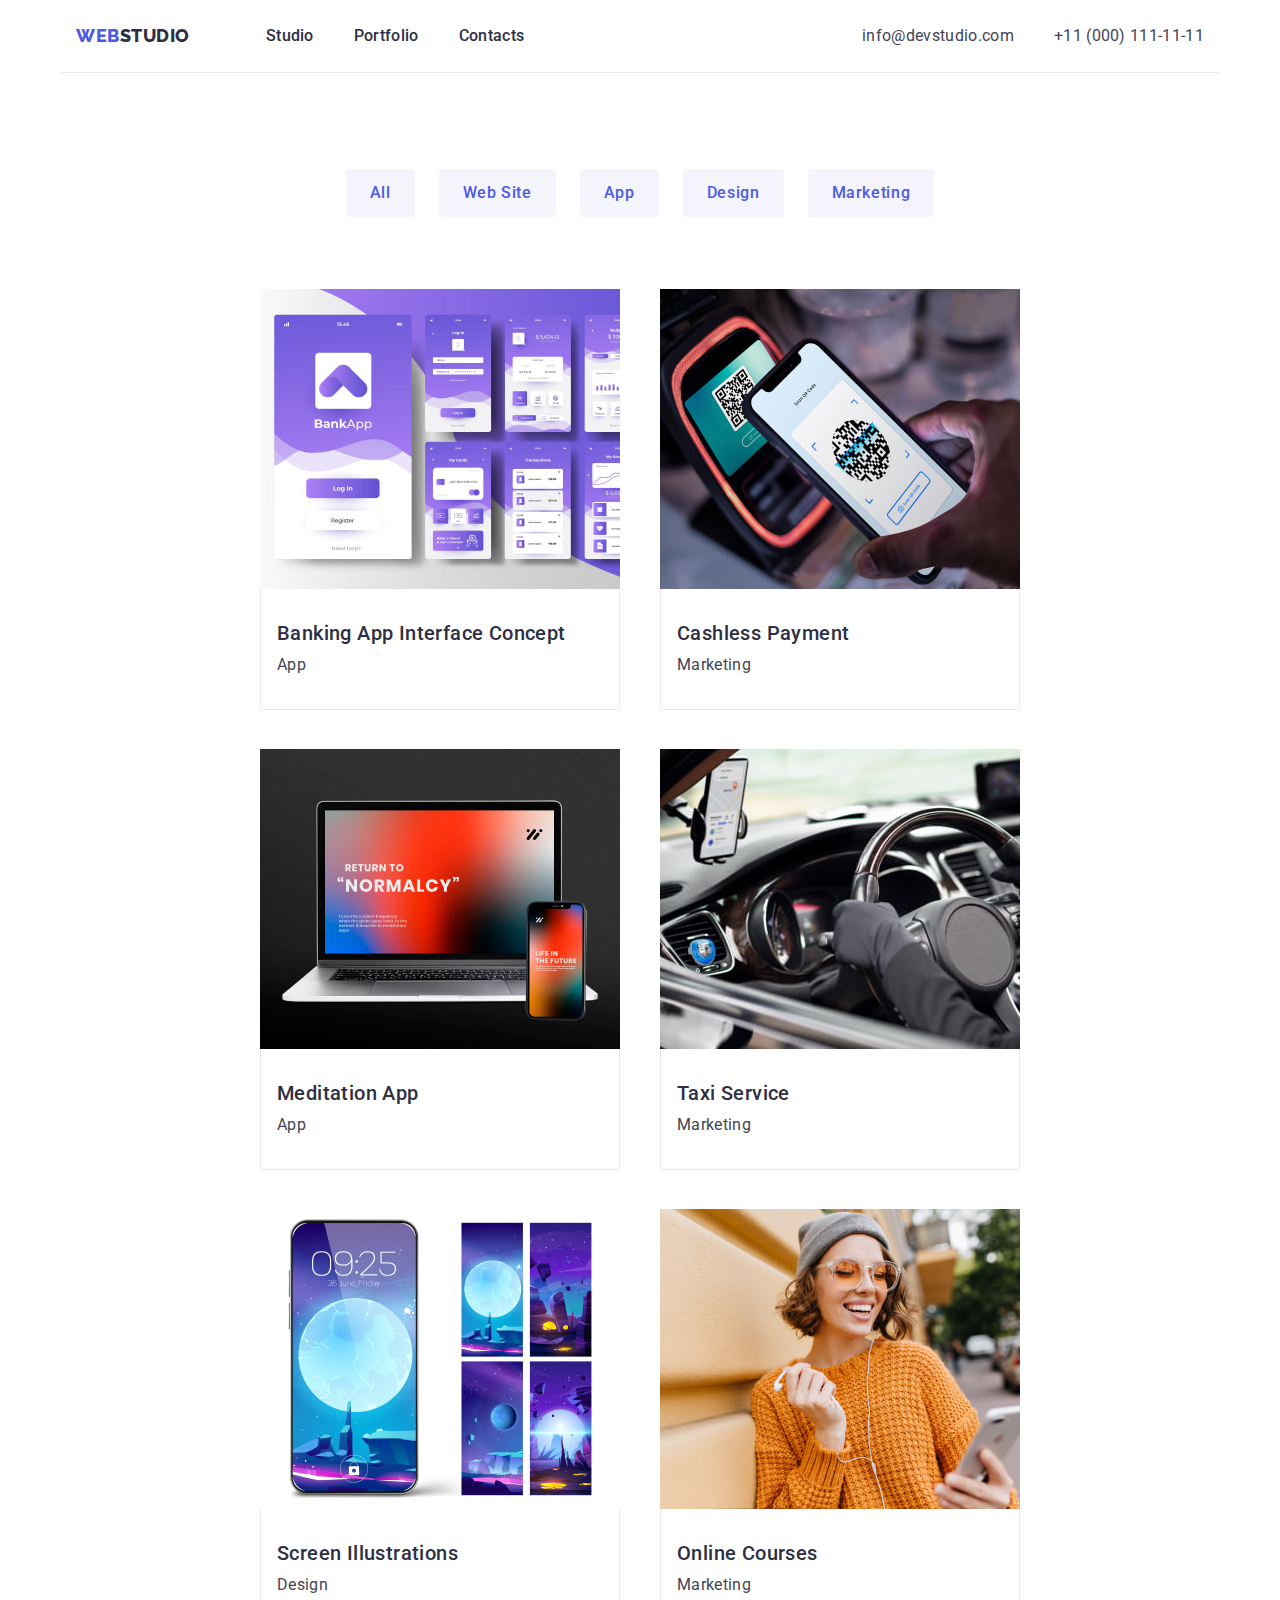
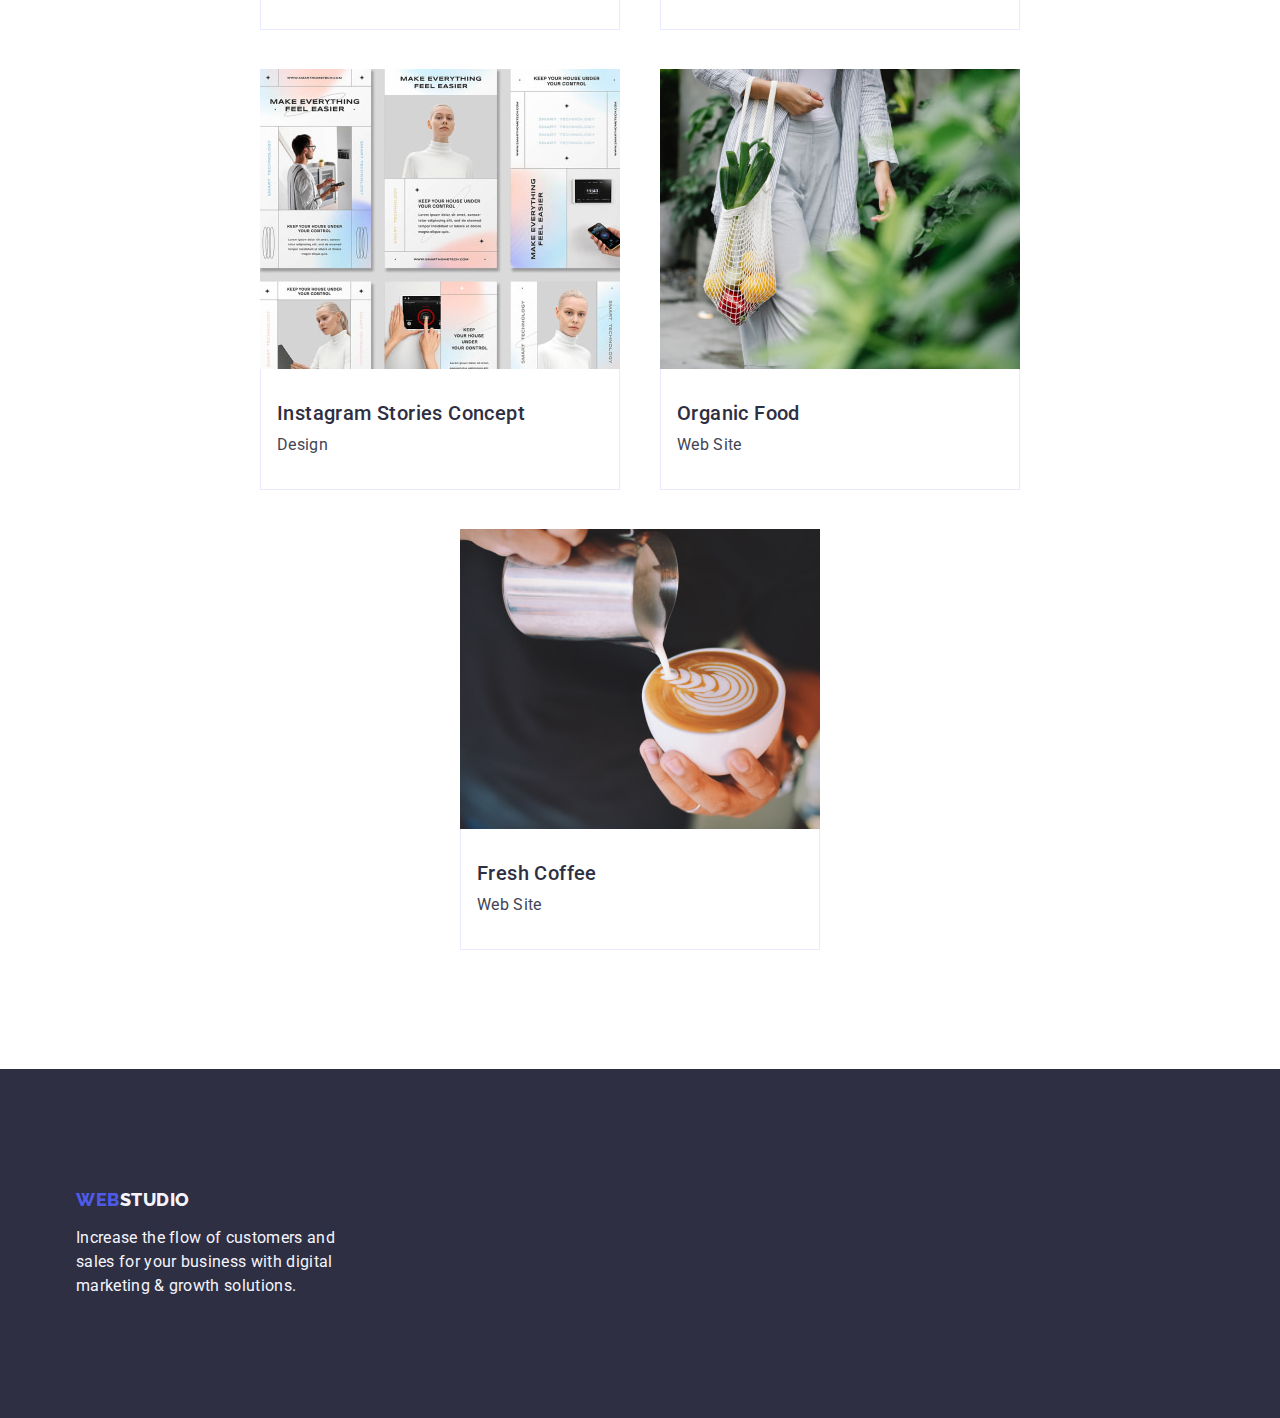
==== portfolio.html @ aab31cb9 "gradient not working" ====
<!DOCTYPE html>
<html lang="en">
  <head>
    <meta charset="UTF-8" />
    <meta name="viewport" content="width=device-width, initial-scale=1.0" />
    <!--
      ================================
          Style normalization link
      ================================
    -->
    <link
      rel="stylesheet"
      href="https://cdn.jsdelivr.net/npm/modern-normalize@2.0.0/modern-normalize.min.css"
    />
    <!--
      ================================
          Fonts
      ================================
    -->
    <link rel="preconnect" href="https://fonts.googleapis.com" />
    <link rel="preconnect" href="https://fonts.gstatic.com" crossorigin />
    <link
      href="https://fonts.googleapis.com/css2?family=Raleway:wght@800&family=Roboto:wght@400;500;700&display=swap"
      rel="stylesheet"
    />
    <!--
        ================================
           Connecting additional pages
        ================================
      -->
    <link rel="stylesheet" href="./css/style.css" />
    <!--
        ================================
           Page's name
        ================================
      -->
    <title>Portfolio</title>
  </head>

  <body>
    <header class = "top-line">
      <div class = "container">
        <a class = "link logo" href="./index.html">WEB<span class = "logo-studio">STUDIO</span></a>

        <nav class = "nav-link">
            <ul class = "placement-in-a-line list">
                <li><a class = "link text-link" href="#Studio">Studio</a></li>
                <li><a class = "link text-link" href="./portfolio.html">Portfolio</a></li>
                <li><a class = "link text-link" href="#Contacts">Contacts</a></li>
            </ul>
        </nav>

        <address class = "contacts">
            <ul class="list placement-in-a-line">
                <li><a class="link contact-box" href="mailto:info@devstudio.com">info@devstudio.com</a></li>
                <li><a class="link contact-box" href="tel:+110001111111">+11 (000) 111-11-11</a></li>
            </ul>
        </address>   
      </div>
    </header>

    <main>
      <section class="section portfolio">
        <div class="container">
          <h1 class="visually-hidden">Our projects</h1>
          <!--
         ================================
             Filter
         ================================
        -->
          <ul class="list placement-in-a-line filter-button-box">
            <li>
              <button class="portfolio-button" type="button">All</button>
            </li>
            <li>
              <button class="portfolio-button" type="button">Web Site</button>
            </li>
            <li>
              <button class="portfolio-button" type="button">App</button>
            </li>
            <li>
              <button class="portfolio-button" type="button">Design</button>
            </li>
            <li>
              <button class="portfolio-button" type="button">Marketing</button>
            </li>
          </ul>


        <!--
         ================================
             Our projects
         ================================
        -->
        <ul class="list placement-in-a-line project-cards">
          <li class="card-of-project">
            <a class="link" href="">
              <img
                src="./images/portfolio-images/img11-1.jpg"
                alt="Banking App Interface Concept's photo"
                width="360"
              />
              <div class="description-project-card">
                <h2 class="card-project-name">
                  Banking App Interface Concept
                </h2>
                <p class="card-project-text">App</p>
              </div>
            </a>
          </li>

          <li class="card-of-project">
            <a class="link" href="">
              <img
                class="portfolio-img"
                src="./images/portfolio-images/img11-2.jpg"
                alt="Cashless Payment's photo"
                width="360"
              />
              <div class="description-project-card">
                <h2 class="card-project-name">Cashless Payment</h2>
                <p class="card-project-text">Marketing</p>
              </div>
            </a>
          </li>

          <li class="card-of-project">
            <a class="link" href="">
              <img
                src="./images/portfolio-images/img11-3.jpg"
                alt="Meditation App's photo"
                width="360"
              />
              <div class="description-project-card">
                <h2 class="card-project-name">Meditation App</h2>
                <p class="card-project-text">App</p>
              </div>
            </a>
          </li>

          <li class="card-of-project">
            <a class="link" href="">
              <img
                src="./images/portfolio-images/img12-1.jpg"
                alt="Taxi Service's photo"
                width="360"
              />
              <div class="description-project-card">
                <h2 class="card-project-name">Taxi Service</h2>
                <p class="card-project-text">Marketing</p>
              </div>
            </a>
          </li>

          <li class="card-of-project">
            <a class="link" href="">
              <img
                src="./images/portfolio-images/img12-2.jpg"
                alt="Screen Illustrations's photo"
                width="360"
              />
              <div class="description-project-card">
                <h2 class="card-project-name">Screen Illustrations</h2>
                <p class="card-project-text">Design</p>
              </div>
            </a>
          </li>

          <li class="card-of-project">
            <a class="link" href="">
              <img
                src="./images/portfolio-images/img12-3.jpg"
                alt="Online Courses's photo"
                width="360"
              />
              <div class="description-project-card">
                <h2 class="card-project-name">Online Courses</h2>
                <p class="card-project-text">Marketing</p>
              </div>
            </a>
          </li>

          <li class="card-of-project">
            <a class="link" href="">
              <img
                src="./images/portfolio-images/img13-1.jpg"
                alt="Instagram Stories Concept's photo"
                width="360"
              />
              <div class="description-project-card">
                <h2 class="card-project-name">Instagram Stories Concept</h2>
                <p class="card-project-text">Design</p>
              </div>
            </a>
          </li>

          <li class="card-of-project">
            <a class="link" href="">
              <img
                src="./images/portfolio-images/img13-2.jpg"
                alt="Organic Food's photo"
                width="360"
              />
              <div class="description-project-card">
                <h2 class="card-project-name">Organic Food</h2>
                <p class="card-project-text">Web Site</p>
              </div>
            </a>
          </li>

          <li class="card-of-project">
            <a class="link" href="">
              <img
                src="./images/portfolio-images/img13-3.jpg"
                alt="Fresh Coffee's photo"
                width="360"
              />
              <div class="description-project-card">
                <h2 class="card-project-name">Fresh Coffee</h2>
                <p class="card-project-text">Web Site</p>
              </div>
            </a>
          </li>
        </ul>
      </div>
    </section>

    </main>

    <!--
      ================================
          Footer
      ================================
    -->
    <footer class="footer-box">
      <div class="container">
      <a class="link logo" href="./index.html">
        Web<span class="logo-studio-footer">Studio</span>
      </a>

      <p class="paragraf-box">
        Increase the flow of customers and sales for your business with digital
        marketing & growth solutions.
      </p>
      </div>
    </footer>
  </body>
</html>
---- css/style.css ----
:root {
  --slate: #434455;
  --navy-blue: #2e2f42;
  --cornflower: #e7e9fc;
  --iris: #4d5ae5;
  --ocean: #404bbf;
  --white: #fff;
  --cloud: #f4f4fd;
  --grey: #2e2f42;
}


/*
=========================================
      Base styles
=========================================
*/
h1, h2, h3, h4, h5, h6, p {
  margin: 0; padding-left: 0
}
ul, ol { margin-top: 0; margin-bottom: 0; padding-left: 0; }
img { display: block; max-width: 100%; height: auto; }
body {
  font-family: "Roboto", sans-serif;
  font-style: normal;
  color: var(--slate);
  background: var(--white);
}

.container { 
  width: 1158px;
  max-width: 100%;
  padding-left: 15px;
  padding-right:  15px;
  margin-left:  auto;
  margin-right:  auto;
  }

  .visually-hidden {
    position: absolute;
    width: 1px;
    height: 1px;
    margin: -1px;
    border: 0;
    padding: 0;
  
    white-space: nowrap;
    clip-path: inset(100%);
    clip: rect(0 0 0 0);
    overflow: hidden;
  }

.link {
  text-decoration: none;
}

.list {
  list-style: none;
}

/*
=========================================
      Header
=========================================
*/

.top-line .container {
  display: flex;
  align-items: center; 
  border-bottom: 1px solid var(--cornflower);
}



.placement-in-a-line {
  display: flex;
  
  gap: 40px; 

}


.placement-in-a-line .list {
  justify-content: space-between;
  gap: 40px;
}

.nav-link {
  font-weight: 500;
  font-size: 16px;
  line-height: 1.5;
  letter-spacing: 0.02em;
  color: var(--navy-blue);
  margin-right: auto;

}


.logo {
  font-family: "Raleway", sans-serif;
  font-weight: 800;
  font-size: 18px;
  line-height: 1.17;
  letter-spacing: 0.03em;
  text-transform: uppercase;
  color: var(--iris);
  margin-right:  76px;
}

.logo-studio {
  color: var(--navy-blue);
}

.text-link {
  font-weight: 500;
  font-size: 16px;
  line-height: 1.5;
  letter-spacing: 0.02em;
  color: var(--navy-blue);
  margin-right: auto;
  display: block;
  padding-top: 24px;
  padding-bottom: 24px;
}

.text-link:hover,
.text-link:focus {
  color: #404bbf;
}

.contacts {
  font-style: normal;
}

.contact-box {
  font-size: 16px;
  line-height: 1.5;
  letter-spacing: 0.02em;
  color: var(--slate);
}

.contact-box:hover,
.contact-box:focus {
  color: var(--ocean);
}


/* Main
=============================================
   1. Effective Solutions for Your Business
=============================================
*/
.title-background-box {
  padding: 188px 0;
  background: var(--navy-blue);
  background-image: linear-gradient(rgba(var(--grey), 0.4), rgba(var(--grey), 0.4)), url("../images/hero/people-office1.jpg"); 
  background-repeat: no-repeat;
  max-width: 1440px;
  margin: 0 auto;
}
.title-box .container {
  width: 1358px;
  padding: 188px auto;
  
}

.main-title {
  max-width: 496px;
  margin-right: auto;
  margin-left: auto;
  margin-bottom: 48px;
  font-size: 56px;
  line-height: 1.07;
  text-align: center;
  letter-spacing: 0.02em;
  color: var(--white);
}

.main-button {
  display: block;
  min-width: 169px;
  height: 56px;
  margin-right: auto;
  margin-left: auto;
  font-family: "Roboto", sans-serif;
  font-weight: 500;
  font-size: 16px;
  line-height: 1.5;
  letter-spacing: 0.04em;
  color: var(--white);
  border: none;
  background-color: var(--iris);
  border-radius: 4px;
  cursor: pointer;
}

.main-button:hover,
.main-button:focus {
  background-color: var(--ocean);
  cursor: pointer;
}

/* 
=============================================
   2. Advantages
=============================================
*/
.main-advantages-section {
  padding: 120px 0;
}

.advantages-gap {
  gap: 24px;
}

.advantages-title {
  font-weight: 500;
  font-size: 20px;
  line-height: 1.2;
  letter-spacing: 0.02em;
  color: var(--navy-blue);
}

.advantages-text {
  font-size: 16px;
  line-height: 1.5;
  letter-spacing: 0.02em;
  color: var(--slate);
}

.opportunities-title {
  font-size: 36px;
  line-height: 1.11;
  text-align: center;
  letter-spacing: 0.02em;
  text-transform: capitalize;
  color: var(--navy-blue);
}

/* 
=============================================
   3. What are we doing
=============================================
*/
.main-opportunities-section {
  padding-bottom: 120px;
}

.op-line {
  gap: 24px;
}
.opportunities-title {
  margin-bottom: 72px;
  font-size: 36px;
  line-height: 1.11;
  text-align: center;
  letter-spacing: 0.02em;
  text-transform: capitalize;
  color: var(--navy-blue);
}
/* 
=============================================
   4. Our Team
=============================================
*/
.main-section-team {
  background: var(--cloud);
  padding: 120px 0;
}
.op-team {
  gap: 24px;
}
.team-title {
  font-family: var(--font-family);
font-weight: 700;
font-size: 36px;
line-height: 111%;
letter-spacing: 0.02em;
text-transform: capitalize;
text-align: center;
color: var(--navy-blue);
}

.card {
  border-radius: 0 0 4px 4px;
  background: var(--white);
  text-align: center;
  box-shadow: 0 2px 1px 0 rgba(46, 47, 66, 0.08), 0 1px 1px 0 rgba(46, 47, 66, 0.16), 0 1px 6px 0 rgba(46, 47, 66, 0.08);
}

.card h3 {
  font-size: 20px;
  font-weight: 500;
  line-height: 1.2;
  letter-spacing: 0.02em;
  color: var(--navy-blue);
  margin-bottom: 8px;
}

.card p {
  font-size: 16px;
  line-height: 1.5;
  letter-spacing: 0.02em;
  color: var(--slate);
}

.card-text {
  padding: 32px 16px;}

/* 
=============================================
   Portfolio
=============================================
*/

.portfolio {
  padding-top: 96px;
  padding-bottom: 120px;
}

.filter-button-box {
  margin-bottom: 72px;
  gap: 24px;
  justify-content: center;
}
.portfolio-button {
  font-family: "Roboto", sans-serif;
  font-weight: 500;
  font-size: 16px;
  line-height: 1.5;
  letter-spacing: 0.04em;
  color: var(--iris);
  background-color: var(--cloud);
  border-radius: 4px;
  padding: 12px 24px;
  width: auto;
  height: 48px;
  border: none;
}

.portfolio-button:hover,
.portfolio-button:focus {
  color: #fff;
  background-color: #404bbf;
  cursor: pointer;
  
}

.description-project-card {
  padding: 32px 16px;
  border: 1px solid var(--cornflower);
  border-top: none;
}
.card-project-name {
  margin-bottom: 8px;
  font-size: 20px;
  font-weight: 500;
  line-height: 1.2;
  letter-spacing: 0.02em;
  color: var(--navy-blue);
}

.card-project-text {
  font-size: 16px;
  line-height: 1.5;
  letter-spacing: 0.02em;
  color: var(--slate);
}

.project-cards {
  flex-wrap: wrap;

  align-items: center; 
  justify-content: center  ;

}
.card-of-project {
  width: 360px;
  height: 420px;
}
/* 
=============================================
   Footer
=============================================
*/
.logo-studio-footer {
  color: var(--cloud, #f4f4fd);
  padding-bottom: 24px;
}

.footer-box {
  background: var(--navy-blue);
  padding: 120px 0;
  
}

.paragraf-box {
  font-family: var(--font-family);
  font-weight: 400;
  font-size: 16px;
  line-height: 150%;
  letter-spacing: 0.02em;
  color: var(--cloud);
  width: 264px;
  margin-top: 16px;
}
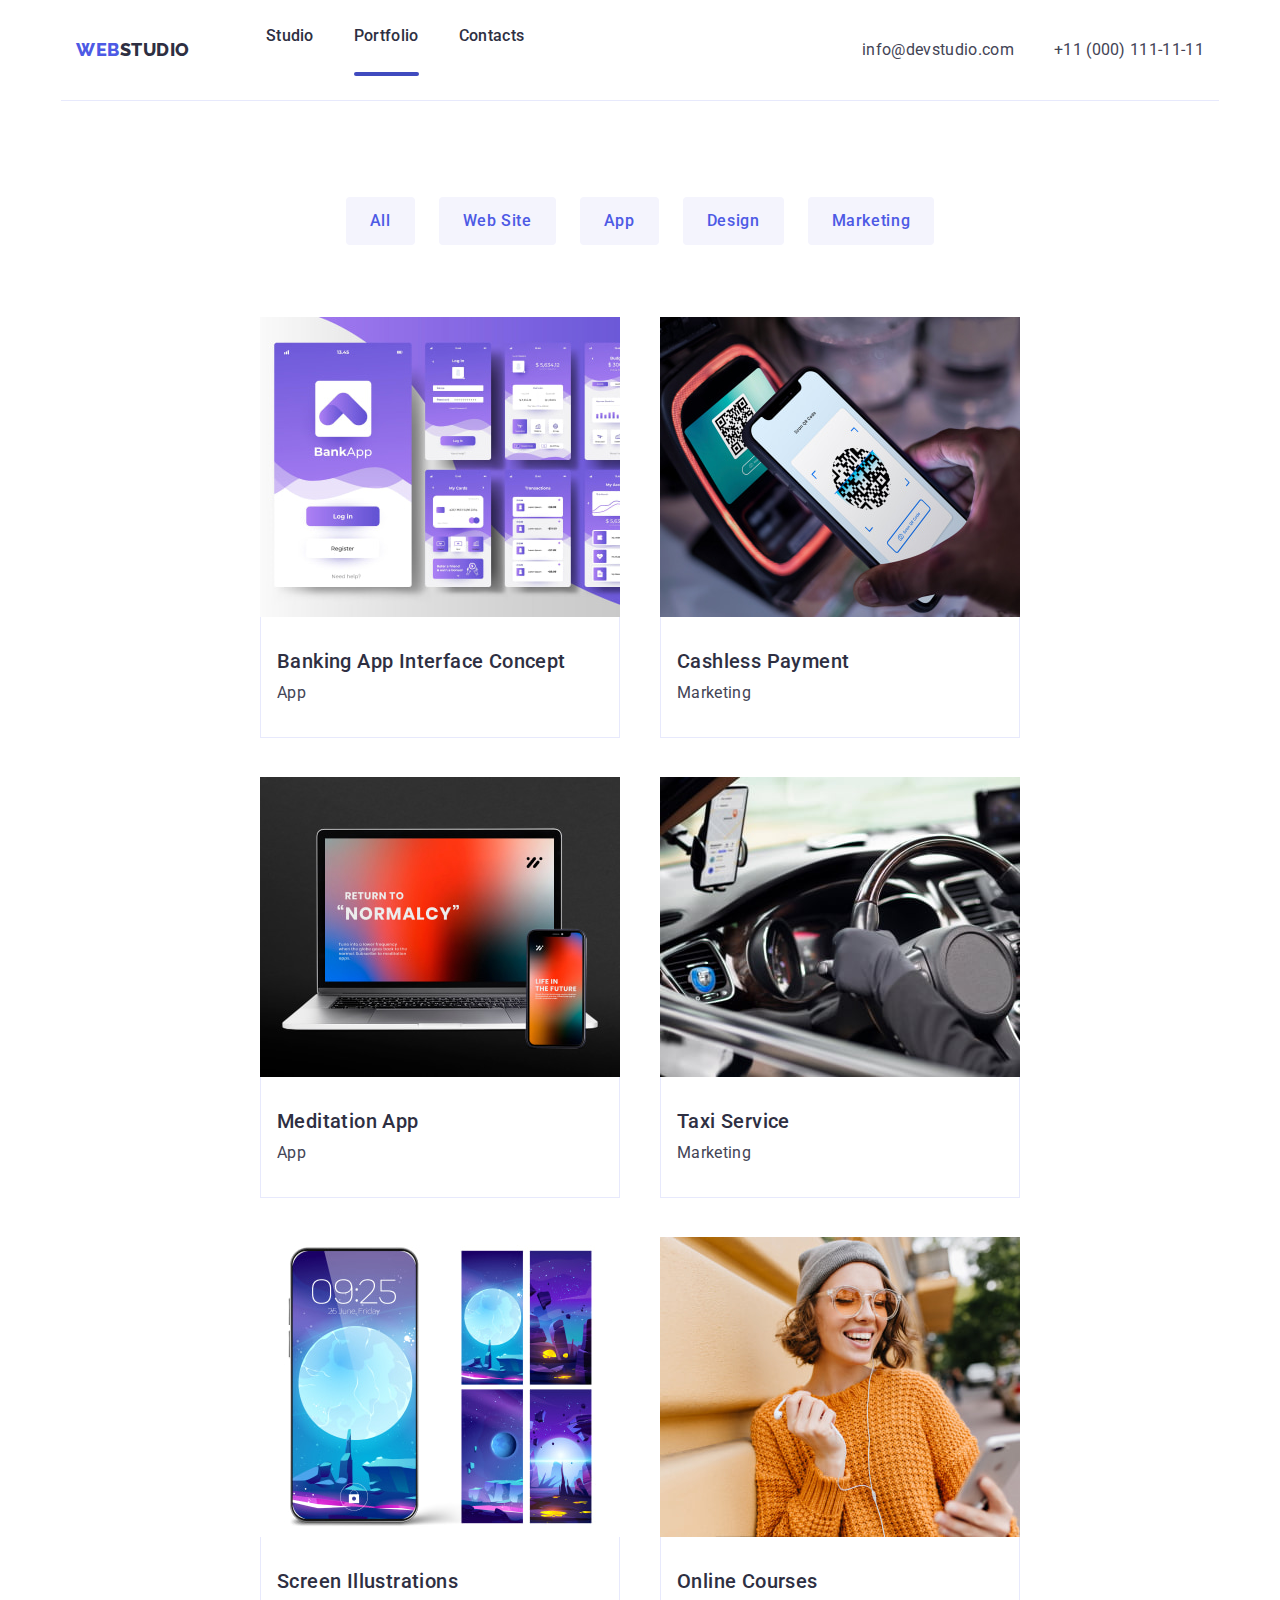
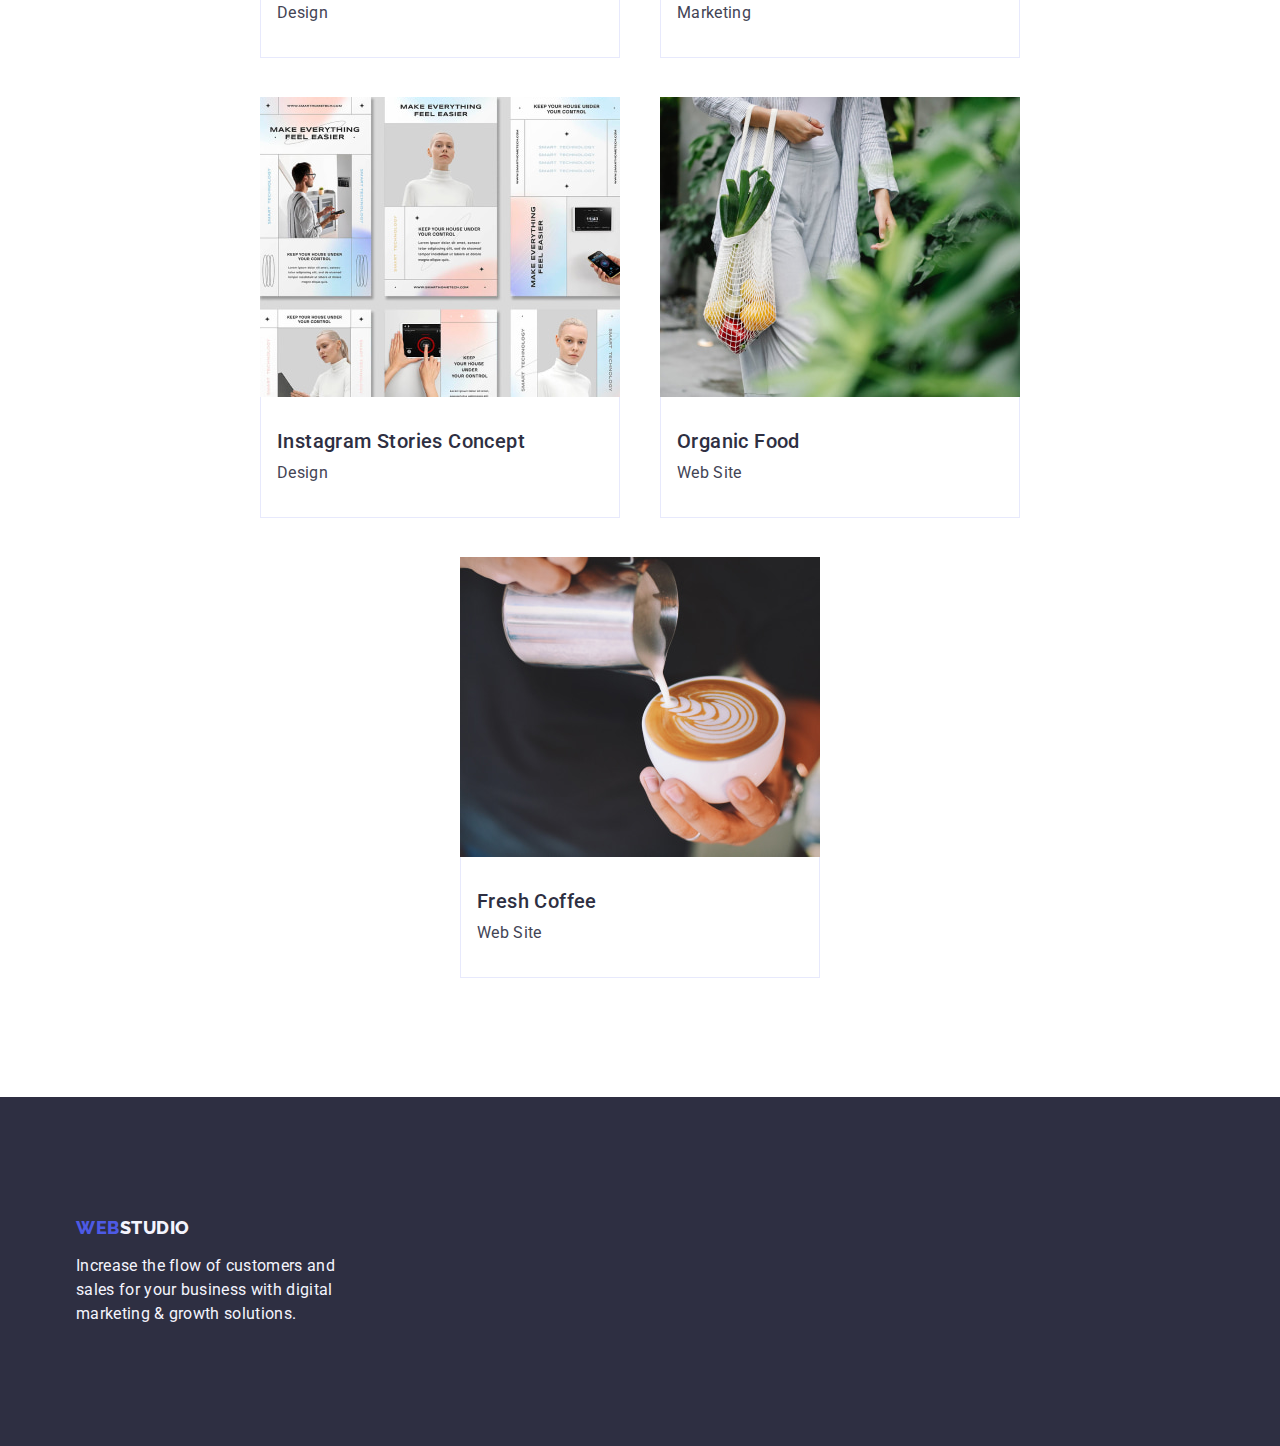
==== commit b62c6f67: "underline not ok" ====
--- a/portfolio.html
+++ b/portfolio.html
@@ -45,7 +45,7 @@
         <nav class = "nav-link">
             <ul class = "placement-in-a-line list">
                 <li><a class = "link text-link" href="#Studio">Studio</a></li>
-                <li><a class = "link text-link" href="./portfolio.html">Portfolio</a></li>
+                <li><a class = "link text-link current" href="./portfolio.html">Portfolio</a></li>
                 <li><a class = "link text-link" href="#Contacts">Contacts</a></li>
             </ul>
         </nav>
--- a/css/style.css
+++ b/css/style.css
@@ -143,7 +143,18 @@
 .contact-box:focus {
   color: var(--ocean);
 }
-
+.current::after {
+  content: "";
+  display: block;
+  width: 100%;
+  height: 4px;
+  background-color: var(--ocean);
+  border-radius: 2px;
+
+  margin-top: 24px;
+  
+
+}
 
 /* Main
 =============================================
@@ -153,7 +164,11 @@
 .title-background-box {
   padding: 188px 0;
   background: var(--navy-blue);
-  background-image: linear-gradient(rgba(var(--grey), 0.4), rgba(var(--grey), 0.4)), url("../images/hero/people-office1.jpg"); 
+  background-image: linear-gradient(
+      rgba(46, 47, 66, 0.7),
+      rgba(46, 47, 66, 0.7)
+    ),
+    url(../images/hero/people-office1.jpg);
   background-repeat: no-repeat;
   max-width: 1440px;
   margin: 0 auto;
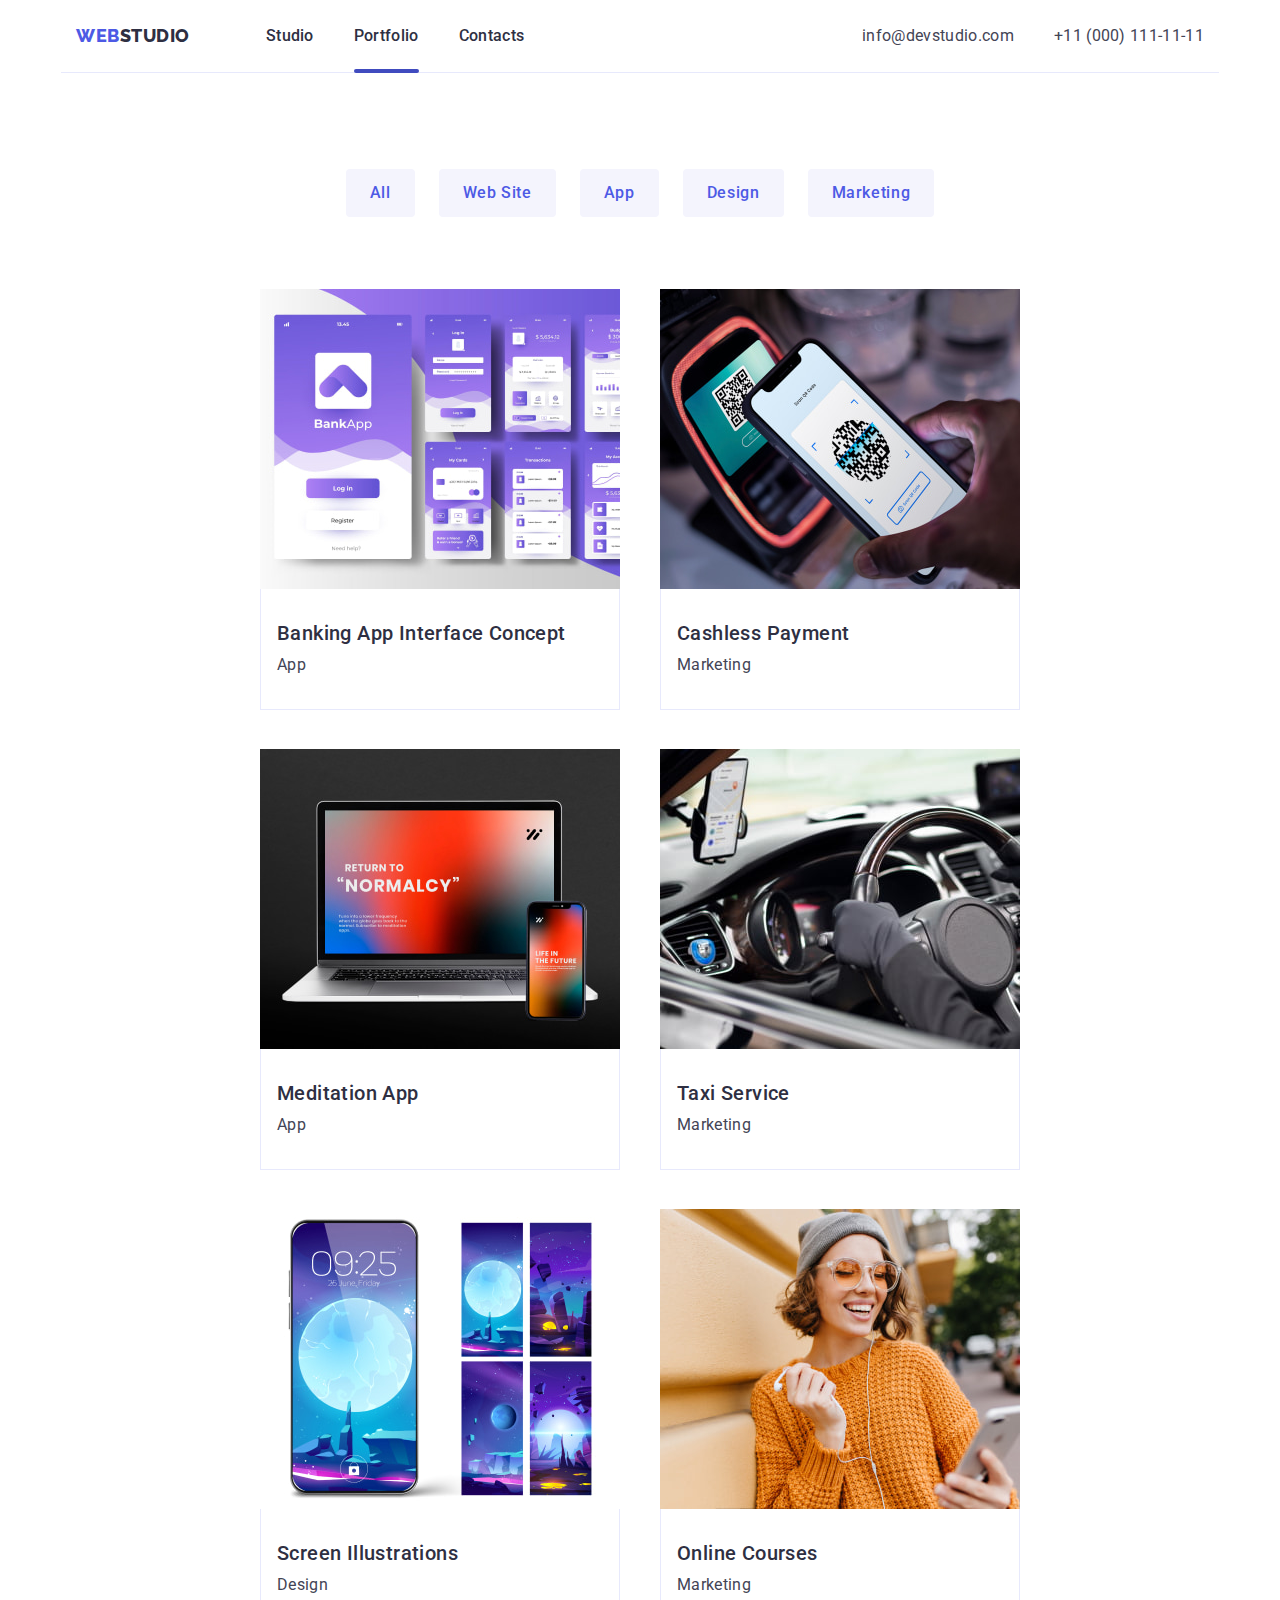
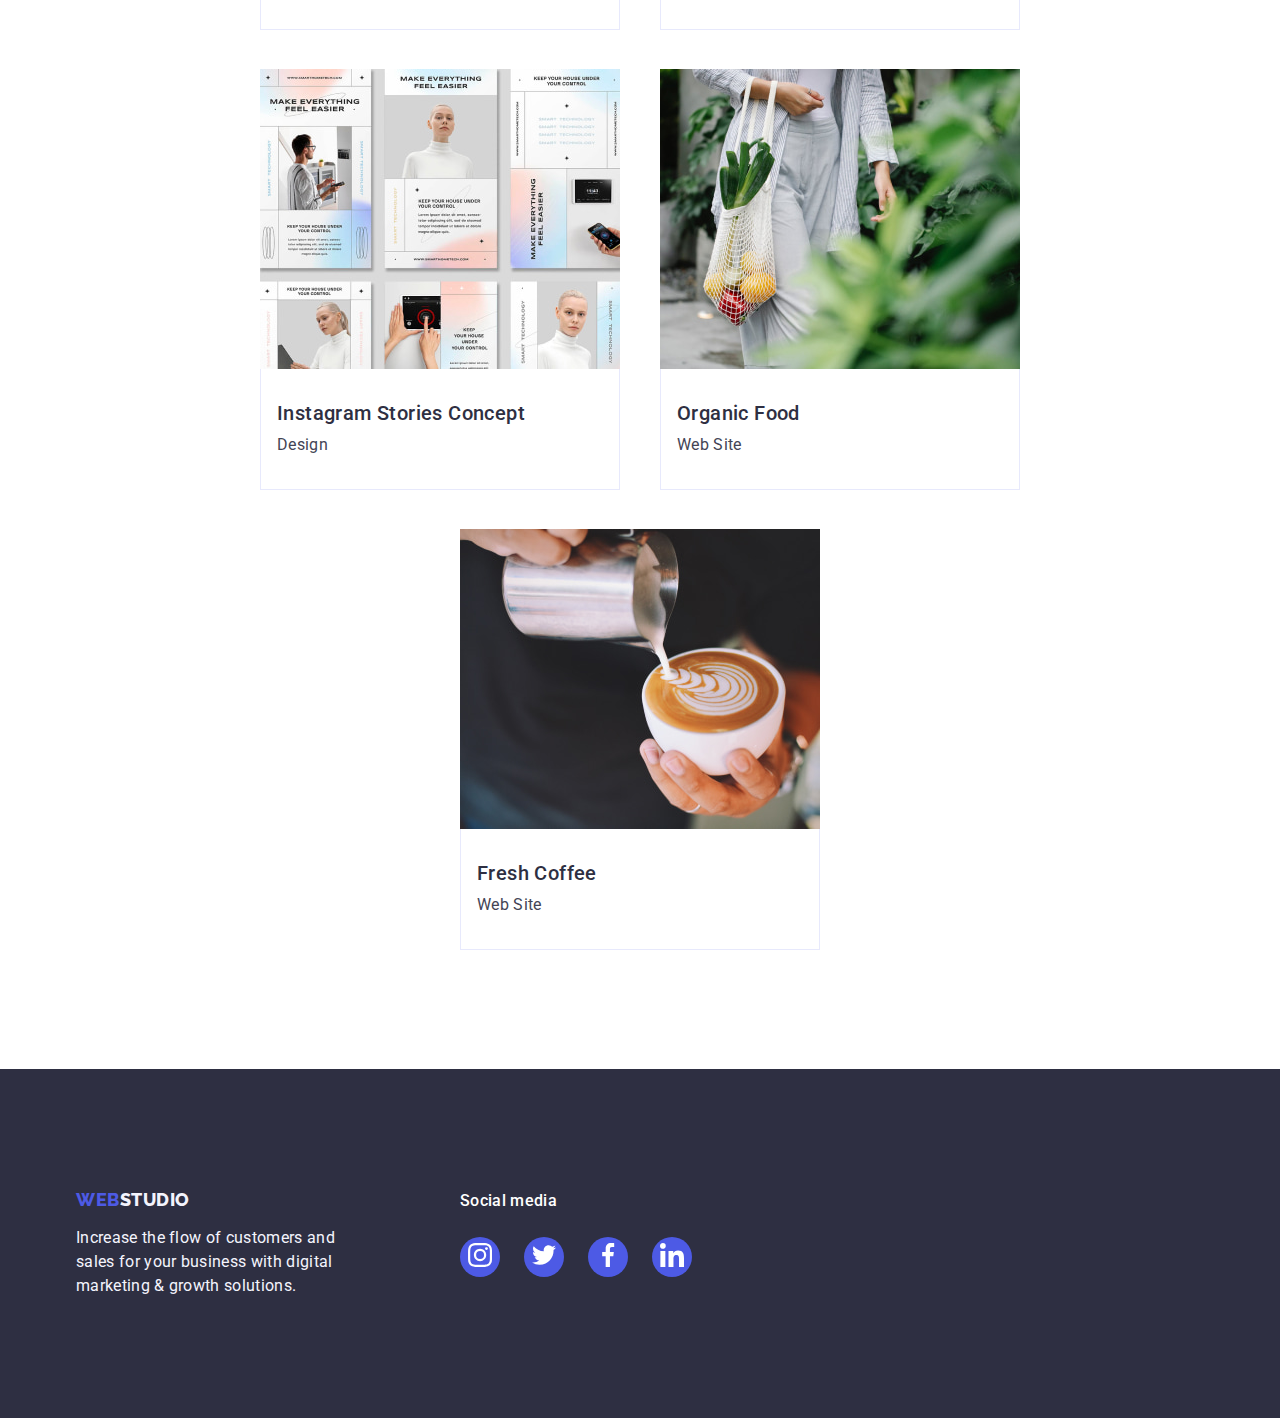
==== commit 9cecc5cf: "OK" ====
--- a/portfolio.html
+++ b/portfolio.html
@@ -94,12 +94,19 @@
         -->
         <ul class="list placement-in-a-line project-cards">
           <li class="card-of-project">
-            <a class="link" href="">
-              <img
-                src="./images/portfolio-images/img11-1.jpg"
-                alt="Banking App Interface Concept's photo"
-                width="360"
-              />
+            <a class="link project-link" href="">
+              <div class="parents-img-project">
+                <img
+                  src="./images/portfolio-images/img11-1.jpg"
+                  alt="Banking App Interface Concept's photo"
+                  width="360"
+                />
+                <p class="project-text">
+                  14 Stylish and User-Friendly App Design Concepts · Task
+                  Manager App · Calorie Tracker App · Exotic Fruit Ecommerce
+                  App · Cloud Storage App
+                </p>
+              </div>
               <div class="description-project-card">
                 <h2 class="card-project-name">
                   Banking App Interface Concept
@@ -110,13 +117,20 @@
           </li>
 
           <li class="card-of-project">
-            <a class="link" href="">
-              <img
-                class="portfolio-img"
-                src="./images/portfolio-images/img11-2.jpg"
-                alt="Cashless Payment's photo"
-                width="360"
-              />
+            <a class="link project-link" href="">
+              <div class="parents-img-project">
+                <img
+                  class="portfolio-img"
+                  src="./images/portfolio-images/img11-2.jpg"
+                  alt="Cashless Payment's photo"
+                  width="360"
+                />
+                <p class="project-text">
+                  14 Stylish and User-Friendly App Design Concepts · Task
+                  Manager App · Calorie Tracker App · Exotic Fruit Ecommerce
+                  App · Cloud Storage App
+                </p>
+              </div>
               <div class="description-project-card">
                 <h2 class="card-project-name">Cashless Payment</h2>
                 <p class="card-project-text">Marketing</p>
@@ -125,12 +139,19 @@
           </li>
 
           <li class="card-of-project">
-            <a class="link" href="">
-              <img
-                src="./images/portfolio-images/img11-3.jpg"
-                alt="Meditation App's photo"
-                width="360"
-              />
+            <a class="link project-link" href="">
+              <div class="parents-img-project">
+                <img
+                  src="./images/portfolio-images/img11-3.jpg"
+                  alt="Meditation App's photo"
+                  width="360"
+                />
+                <p class="project-text">
+                  14 Stylish and User-Friendly App Design Concepts · Task
+                  Manager App · Calorie Tracker App · Exotic Fruit Ecommerce
+                  App · Cloud Storage App
+                </p>
+              </div>
               <div class="description-project-card">
                 <h2 class="card-project-name">Meditation App</h2>
                 <p class="card-project-text">App</p>
@@ -139,12 +160,19 @@
           </li>
 
           <li class="card-of-project">
-            <a class="link" href="">
-              <img
-                src="./images/portfolio-images/img12-1.jpg"
-                alt="Taxi Service's photo"
-                width="360"
-              />
+            <a class="link project-link" href="">
+              <div class="parents-img-project">
+                <img
+                  src="./images/portfolio-images/img12-1.jpg"
+                  alt="Taxi Service's photo"
+                  width="360"
+                />
+                <p class="project-text">
+                  14 Stylish and User-Friendly App Design Concepts · Task
+                  Manager App · Calorie Tracker App · Exotic Fruit Ecommerce
+                  App · Cloud Storage App
+                </p>
+              </div>
               <div class="description-project-card">
                 <h2 class="card-project-name">Taxi Service</h2>
                 <p class="card-project-text">Marketing</p>
@@ -153,12 +181,19 @@
           </li>
 
           <li class="card-of-project">
-            <a class="link" href="">
-              <img
-                src="./images/portfolio-images/img12-2.jpg"
-                alt="Screen Illustrations's photo"
-                width="360"
-              />
+            <a class="link project-link" href="">
+              <div class="parents-img-project">
+                <img
+                  src="./images/portfolio-images/img12-2.jpg"
+                  alt="Screen Illustrations's photo"
+                  width="360"
+                />
+                <p class="project-text">
+                  14 Stylish and User-Friendly App Design Concepts · Task
+                  Manager App · Calorie Tracker App · Exotic Fruit Ecommerce
+                  App · Cloud Storage App
+                </p>
+              </div>
               <div class="description-project-card">
                 <h2 class="card-project-name">Screen Illustrations</h2>
                 <p class="card-project-text">Design</p>
@@ -167,12 +202,19 @@
           </li>
 
           <li class="card-of-project">
-            <a class="link" href="">
-              <img
-                src="./images/portfolio-images/img12-3.jpg"
-                alt="Online Courses's photo"
-                width="360"
-              />
+            <a class="link project-link" href="">
+              <div class="parents-img-project">
+                <img
+                  src="./images/portfolio-images/img12-3.jpg"
+                  alt="Online Courses's photo"
+                  width="360"
+                />
+                <p class="project-text">
+                  14 Stylish and User-Friendly App Design Concepts · Task
+                  Manager App · Calorie Tracker App · Exotic Fruit Ecommerce
+                  App · Cloud Storage App
+                </p>
+              </div>
               <div class="description-project-card">
                 <h2 class="card-project-name">Online Courses</h2>
                 <p class="card-project-text">Marketing</p>
@@ -181,12 +223,19 @@
           </li>
 
           <li class="card-of-project">
-            <a class="link" href="">
-              <img
-                src="./images/portfolio-images/img13-1.jpg"
-                alt="Instagram Stories Concept's photo"
-                width="360"
-              />
+            <a class="link project-link" href="">
+              <div class="parents-img-project">
+                <img
+                  src="./images/portfolio-images/img13-1.jpg"
+                  alt="Instagram Stories Concept's photo"
+                  width="360"
+                />
+                <p class="project-text">
+                  14 Stylish and User-Friendly App Design Concepts · Task
+                  Manager App · Calorie Tracker App · Exotic Fruit Ecommerce
+                  App · Cloud Storage App
+                </p>
+              </div>
               <div class="description-project-card">
                 <h2 class="card-project-name">Instagram Stories Concept</h2>
                 <p class="card-project-text">Design</p>
@@ -195,12 +244,19 @@
           </li>
 
           <li class="card-of-project">
-            <a class="link" href="">
-              <img
-                src="./images/portfolio-images/img13-2.jpg"
-                alt="Organic Food's photo"
-                width="360"
-              />
+            <a class="link project-link" href="">
+              <div class="parents-img-project">
+                <img
+                  src="./images/portfolio-images/img13-2.jpg"
+                  alt="Organic Food's photo"
+                  width="360"
+                />
+                <p class="project-text">
+                  14 Stylish and User-Friendly App Design Concepts · Task
+                  Manager App · Calorie Tracker App · Exotic Fruit Ecommerce
+                  App · Cloud Storage App
+                </p>
+              </div>
               <div class="description-project-card">
                 <h2 class="card-project-name">Organic Food</h2>
                 <p class="card-project-text">Web Site</p>
@@ -209,12 +265,19 @@
           </li>
 
           <li class="card-of-project">
-            <a class="link" href="">
-              <img
-                src="./images/portfolio-images/img13-3.jpg"
-                alt="Fresh Coffee's photo"
-                width="360"
-              />
+            <a class="link project-link" href="">
+              <div class="parents-img-project">
+                <img
+                  src="./images/portfolio-images/img13-3.jpg"
+                  alt="Fresh Coffee's photo"
+                  width="360"
+                />
+                <p class="project-text">
+                  14 Stylish and User-Friendly App Design Concepts · Task
+                  Manager App · Calorie Tracker App · Exotic Fruit Ecommerce
+                  App · Cloud Storage App
+                </p>
+              </div>
               <div class="description-project-card">
                 <h2 class="card-project-name">Fresh Coffee</h2>
                 <p class="card-project-text">Web Site</p>
@@ -233,16 +296,70 @@
       ================================
     -->
     <footer class="footer-box">
-      <div class="container">
-      <a class="link logo" href="./index.html">
-        Web<span class="logo-studio-footer">Studio</span>
-      </a>
-
-      <p class="paragraf-box">
-        Increase the flow of customers and sales for your business with digital
-        marketing & growth solutions.
-      </p>
-      </div>
+      <div class="container-f">
+        <div class="forst-footer">
+            <a class="link logo" href="./index.html">
+              Web<span class="logo-studio-footer">Studio</span>
+            </a>
+      
+            <p class="paragraf-box">
+              Increase the flow of customers and sales for your business with digital
+              marketing & growth solutions.
+            </p>
+          </div>
+          <div class="soc-wrapper">
+          <p class="footer-title">Social media</p>
+          <ul class="social-footer-links">
+            <li class="social-links-list">
+              <a
+                class="link link-icons"
+                href="https://www.instagram.com/"
+                target="_blank"
+              >
+                <svg class="icon" width="24" height="24">
+                  <use href="./images/icons.svg#icon-f-instagram"></use>
+                </svg>
+              </a>
+            </li>
+
+            <li class="social-links-list">
+              <a
+                class="link link-icons"
+                href="https://twitter.com/"
+                target="_blank"
+              >
+                <svg class="icon" width="24" height="24">
+                  <use href="./images/icons.svg#icon-f-twitter"></use>
+                </svg>
+              </a>
+            </li>
+
+            <li class="social-links-list">
+              <a
+                class="link link-icons"
+                href="https://www.facebook.com/"
+                target="_blank"
+              >
+                <svg class="icon" width="24" height="24">
+                  <use href="./images/icons.svg#icon-f-facebook"></use>
+                </svg>
+              </a>
+            </li>
+
+            <li class="social-links-list">
+              <a
+                class="link link-icons"
+                href="https://www.linkedin.com/"
+                target="_blank"
+              >
+                <svg class="icon" width="24" height="24">
+                  <use href="./images/icons.svg#icon-f-linkedin"></use>
+                </svg>
+              </a>
+            </li>
+          </ul>
+          </div>
+        </div>
     </footer>
   </body>
 </html>
--- a/css/style.css
+++ b/css/style.css
@@ -121,6 +121,7 @@
   display: block;
   padding-top: 24px;
   padding-bottom: 24px;
+  position: relative;
 }
 
 .text-link:hover,
@@ -143,17 +144,15 @@
 .contact-box:focus {
   color: var(--ocean);
 }
-.current::after {
+.text-link.current::after {
   content: "";
-  display: block;
+  position: absolute;
+  left: 0;
+  bottom: -1px;
   width: 100%;
   height: 4px;
+  border-radius: 2px;
   background-color: var(--ocean);
-  border-radius: 2px;
-
-  margin-top: 24px;
-  
-
 }
 
 /* Main
@@ -228,6 +227,21 @@
   gap: 24px;
 }
 
+.icon-box {
+  display: flex;
+  width: 264px;
+  height: 112px;
+  margin-bottom: 8px;
+  align-items: center;
+  justify-content: center;
+  background-color: var(--cloud);
+  border-radius: 4px;
+  margin-bottom: 8px;
+}
+
+.advantages-card {
+  width: calc((100% - 72px) / 4);
+}
 .advantages-title {
   font-weight: 500;
   font-size: 20px;
@@ -284,6 +298,14 @@
 }
 .op-team {
   gap: 24px;
+}
+
+.team-social-ul {
+  display: flex;
+  gap: 24px;
+  list-style: none;
+  justify-content: center;
+  
 }
 .team-title {
   font-family: var(--font-family);
@@ -322,6 +344,74 @@
 .card-text {
   padding: 32px 16px;}
 
+.link-team-icons {
+    display: flex;
+    align-items: center;
+    justify-content: center;
+    width: 40px;
+    height: 40px;
+    border-radius: 50%;
+    fill: var(--cloud);
+    background-color: var(--iris);
+    transition: background-color 250ms cubic-bezier(0.4, 0, 0.2, 1);
+    margin-top: 8px;
+    
+    
+}
+
+.link-team-icons:hover,
+.link-team-icons:focus {
+  background-color: var(--ocean);
+}
+
+
+
+/* 
+=============================================
+   Customers
+=============================================
+*/
+
+.customers {
+  padding: 120px 156px;
+}
+.customers-list {
+  gap: 24px;
+  justify-content: center;
+
+}
+.cus-title {
+  font-family: var(--font-family);
+  font-weight: 700;
+  font-size: 36px;
+  line-height: 111%;
+  letter-spacing: 0.02em;
+  text-transform: capitalize;
+  text-align: center;
+  color: var(--navy-blue);
+  margin-bottom: 72px;
+}
+
+.customers-link-list {
+  
+  border: 1px solid #8E8F99;
+  border-radius: 4px;
+}
+
+.customers-icon {
+  fill: #8E8F99;
+}
+
+.customers-link-list:hover,
+.customers-link-list:focus {
+  border-color: var(--ocean);
+}
+.customers-link-list:hover .customers-icon,
+.customers-link-list:focus .customers-icon {
+  fill: var(--ocean);
+  border-color: var(--ocean);
+}
+
 /* 
 =============================================
    Portfolio
@@ -393,6 +483,76 @@
   width: 360px;
   height: 420px;
 }
+
+
+.project-link {
+  display: block;
+  transition: box-shadow 250ms cubic-bezier(0.4, 0, 0.2, 1);
+}
+
+.project-link:hover,
+.project-link:focus {
+  box-shadow: 0px 1px 6px rgba(46, 47, 66, 0.08),
+    0px 1px 1px rgba(46, 47, 66, 0.16), 0px 2px 1px rgba(46, 47, 66, 0.08);
+}
+
+.parents-img-project {
+  position: relative;
+  overflow: hidden;
+}
+
+.project-link:hover .project-text,
+.project-link:focus .project-text {
+  box-shadow: 0px 1px 6px rgba(46, 47, 66, 0.08),
+    0px 1px 1px rgba(46, 47, 66, 0.16), 0px 2px 1px rgba(46, 47, 66, 0.08);
+  transform: translateY(0%);
+}
+
+.project-text {
+  position: absolute;
+  top: 0;
+  left: 0;
+  width: 100%;
+  height: 100%;
+  transform: translateY(100%);
+  transition: transform 250ms cubic-bezier(0.4, 0, 0.2, 1);
+  padding: 40px 32px;
+  font-size: 16px;
+  line-height: 1.5;
+  letter-spacing: 0.02em;
+  color: var(--cloud);
+  background: var(--iris);
+}
+
+.card-of-project:hover .project-text,
+.card-of-project:focus .project-text {
+  transform: translateY(0);
+}
+
+.description-project-card {
+  padding: 32px 16px;
+  border: 1px solid var(--cornflower);
+  border-top: none;
+}
+
+.filter-button-box {
+}
+.card-project-name {
+  margin-bottom: 8px;
+  font-size: 20px;
+  font-weight: 500;
+  line-height: 1.2;
+  letter-spacing: 0.02em;
+  color: var(--navy-blue);
+}
+
+.card-project-text {
+  font-size: 16px;
+  line-height: 1.5;
+  letter-spacing: 0.02em;
+  color: var(--slate);
+}
+
 /* 
 =============================================
    Footer
@@ -408,6 +568,16 @@
   padding: 120px 0;
   
 }
+.footer-title{
+  
+  font-family: var(--font-family);
+  font-weight: 500;
+  font-size: 16px;
+  line-height: 150%;
+  letter-spacing: 0.02em;
+  color: var(--white);
+  margin-bottom: 16px;
+}
 
 .paragraf-box {
   font-family: var(--font-family);
@@ -419,3 +589,53 @@
   width: 264px;
   margin-top: 16px;
 }
+
+.container-f{
+  display: flex; 
+  justify-content: left; 
+  align-items: top; 
+  width: 1158px;
+  max-width: 100%;
+  padding-left: 15px;
+  padding-right: 15px;
+  margin-left: auto;
+  margin-right: auto;
+  gap: 120px;
+}
+
+
+social-footer-links {
+  display: flex;
+  gap: 24px;
+}
+
+.social-footer-links {
+  display: flex;
+  gap: 24px;
+  list-style: none;
+  justify-content: center;
+}
+
+.social-links-list {
+  display: flex;
+  align-items: center;
+  justify-content: center;
+  width: 40px;
+  height: 40px;
+  border-radius: 50%;
+  fill: var(--cloud);
+  background-color: var(--iris);
+  transition: background-color 250ms cubic-bezier(0.4, 0, 0.2, 1);
+  margin-top: 8px;
+  
+  
+}
+
+.social-links-list:hover,
+.social-links-list:focus {
+background-color: var(--ocean);
+}
+
+.icon {
+  fill:white
+}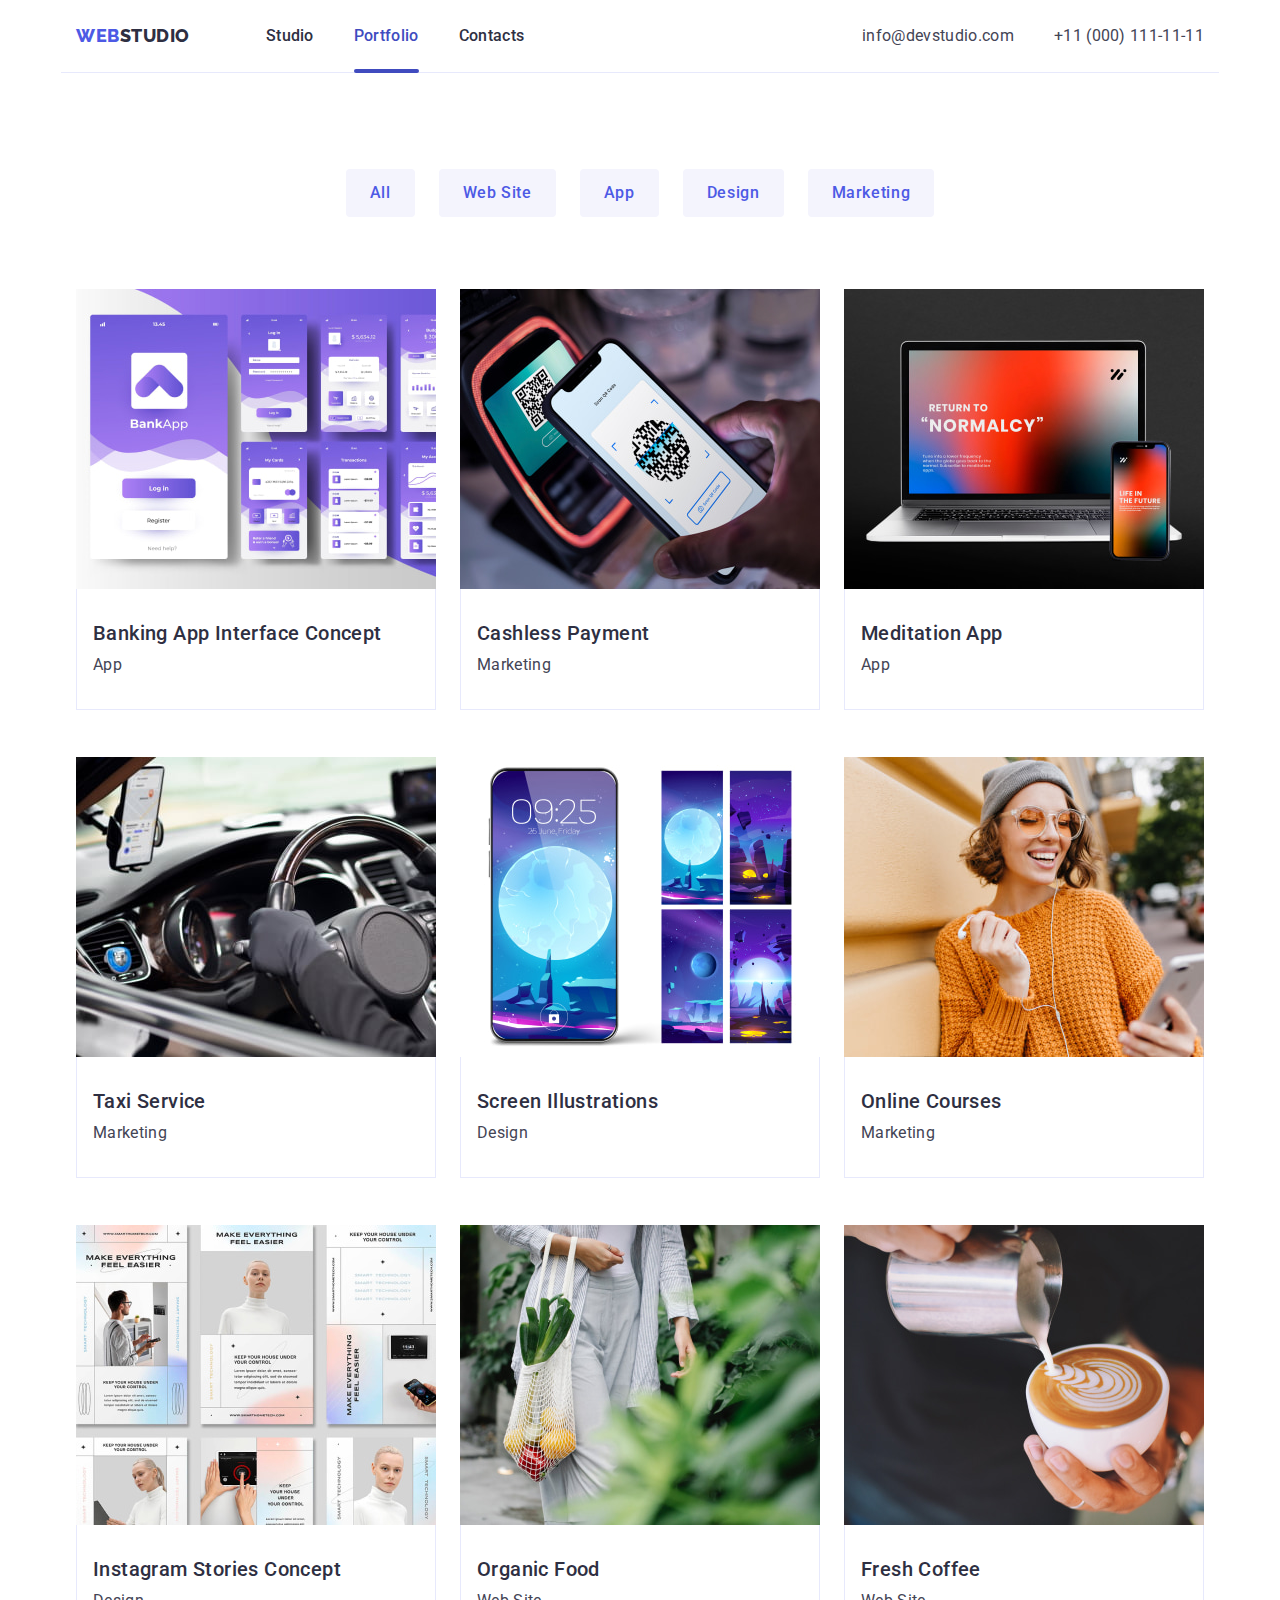
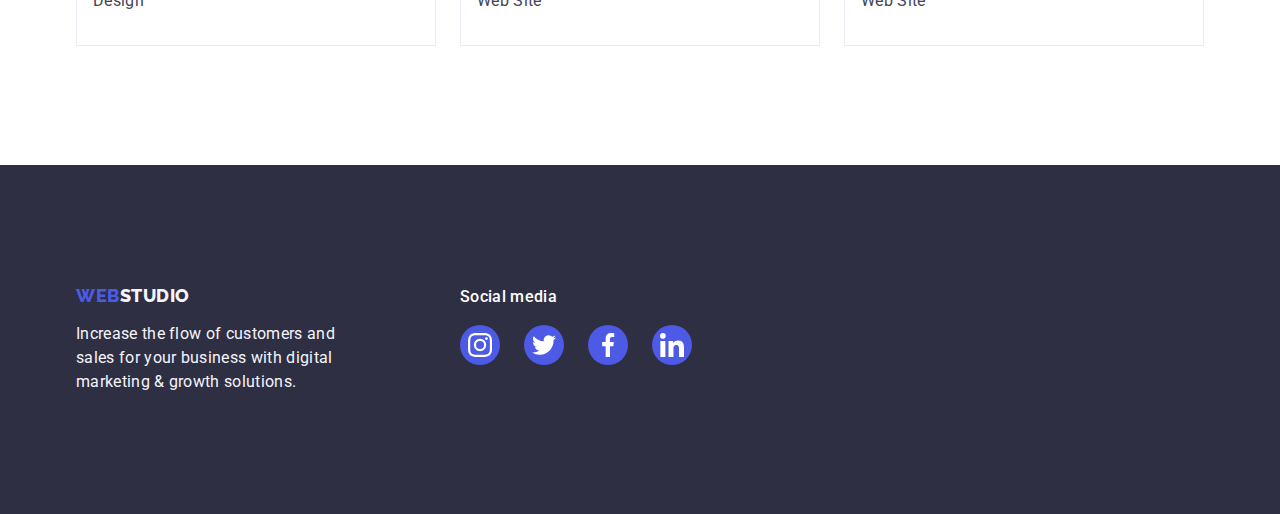
==== commit a1d10edf: "working" ====
--- a/portfolio.html
+++ b/portfolio.html
@@ -92,7 +92,7 @@
              Our projects
          ================================
         -->
-        <ul class="list placement-in-a-line project-cards">
+        <ul class="list  project-cards">
           <li class="card-of-project">
             <a class="link project-link" href="">
               <div class="parents-img-project">
@@ -296,7 +296,7 @@
       ================================
     -->
     <footer class="footer-box">
-      <div class="container-f">
+      <div class="container-f container">
         <div class="forst-footer">
             <a class="link logo" href="./index.html">
               Web<span class="logo-studio-footer">Studio</span>
--- a/css/style.css
+++ b/css/style.css
@@ -7,6 +7,7 @@
   --white: #fff;
   --cloud: #f4f4fd;
   --grey: #2e2f42;
+  --timimg-function: 250ms cubic-bezier(0.4, 0, 0.2, 1);
 }
 
 
@@ -122,6 +123,7 @@
   padding-top: 24px;
   padding-bottom: 24px;
   position: relative;
+  transition: color var(--timimg-function);
 }
 
 .text-link:hover,
@@ -138,6 +140,7 @@
   line-height: 1.5;
   letter-spacing: 0.02em;
   color: var(--slate);
+  transition: color var(--timimg-function);
 }
 
 .contact-box:hover,
@@ -154,7 +157,9 @@
   border-radius: 2px;
   background-color: var(--ocean);
 }
-
+.current {
+  color: var(--ocean);
+}
 /* Main
 =============================================
    1. Effective Solutions for Your Business
@@ -206,6 +211,7 @@
   background-color: var(--iris);
   border-radius: 4px;
   cursor: pointer;
+  transition: background-color var(--timimg-function);
 }
 
 .main-button:hover,
@@ -339,6 +345,7 @@
   line-height: 1.5;
   letter-spacing: 0.02em;
   color: var(--slate);
+  margin-bottom: 8px;
 }
 
 .card-text {
@@ -354,7 +361,7 @@
     fill: var(--cloud);
     background-color: var(--iris);
     transition: background-color 250ms cubic-bezier(0.4, 0, 0.2, 1);
-    margin-top: 8px;
+   
     
     
 }
@@ -373,7 +380,7 @@
 */
 
 .customers {
-  padding: 120px 156px;
+  padding: 120px 0;
 }
 .customers-list {
   gap: 24px;
@@ -393,24 +400,33 @@
 }
 
 .customers-link-list {
-  
-  border: 1px solid #8E8F99;
+  width: 168px;
+height: 88px;
+
+}
+
+.customers-link {
+    border: 1px solid #8E8F99;
   border-radius: 4px;
-}
-
+  width: 100%;
+  height: 100%;
+  display: flex;
+  align-items: center;
+  justify-content: center;
+  color: #8E8F99;
+ transition: color var(--timimg-function), border-color var(--timimg-function);
+}
 .customers-icon {
-  fill: #8E8F99;
-}
-
-.customers-link-list:hover,
-.customers-link-list:focus {
+  fill: currentColor;
+
+}
+
+.customers-link:hover,
+.customers-link:focus {
   border-color: var(--ocean);
-}
-.customers-link-list:hover .customers-icon,
-.customers-link-list:focus .customers-icon {
-  fill: var(--ocean);
-  border-color: var(--ocean);
-}
+  color: var(--ocean);
+}
+
 
 /* 
 =============================================
@@ -440,14 +456,18 @@
   padding: 12px 24px;
   width: auto;
   height: 48px;
-  border: none;
+  border: none; 
+  
+  cursor: pointer;
+  transition: color var(--timimg-function), background-color var(--timimg-function), box-shadow var(--timimg-function);
 }
 
 .portfolio-button:hover,
 .portfolio-button:focus {
   color: #fff;
   background-color: #404bbf;
-  cursor: pointer;
+  box-shadow: 0 2px 2px 0 rgba(0, 0, 0, 0.12), 0 2px 1px 0 rgba(0, 0, 0, 0.08), 0 3px 1px 0 rgba(0, 0, 0, 0.1);
+
   
 }
 
@@ -474,9 +494,10 @@
 
 .project-cards {
   flex-wrap: wrap;
-
-  align-items: center; 
-  justify-content: center  ;
+display: flex;
+gap: 48px 24px;
+
+  
 
 }
 .card-of-project {
@@ -535,8 +556,7 @@
   border-top: none;
 }
 
-.filter-button-box {
-}
+
 .card-project-name {
   margin-bottom: 8px;
   font-size: 20px;
@@ -591,20 +611,15 @@
 }
 
 .container-f{
-  display: flex; 
-  justify-content: left; 
-  align-items: top; 
-  width: 1158px;
-  max-width: 100%;
-  padding-left: 15px;
-  padding-right: 15px;
-  margin-left: auto;
-  margin-right: auto;
-  gap: 120px;
-}
-
-
-social-footer-links {
+display: flex;
+align-items: baseline;
+}
+
+.forst-footer {
+  margin-right: 120px;
+}
+
+.social-footer-links {
   display: flex;
   gap: 24px;
 }
@@ -617,25 +632,108 @@
 }
 
 .social-links-list {
+
+  width: 40px;
+  height: 40px;
+
+  
+  
+  
+}
+.link-icons{
   display: flex;
   align-items: center;
   justify-content: center;
-  width: 40px;
-  height: 40px;
+  width: 100%;
+  height: 100%;
   border-radius: 50%;
   fill: var(--cloud);
   background-color: var(--iris);
-  transition: background-color 250ms cubic-bezier(0.4, 0, 0.2, 1);
-  margin-top: 8px;
-  
-  
-}
-
-.social-links-list:hover,
-.social-links-list:focus {
-background-color: var(--ocean);
+  transition: background-color 250ms cubic-bezier(0.4, 0, 0.2, 1); 
+}
+
+.link-icons:hover,
+.link-icons:focus {
+
+background-color: #31d0aa;
 }
 
 .icon {
   fill:white
-}+}
+
+/**
+  |============================
+  | Modal window
+  |============================
+*/
+
+.backdrop {
+  
+  position: fixed;
+  top: 0;
+  left: 0;
+  width: 100%;
+  height: 100%;
+  background-color: rgba(0, 0, 0, 0.5);
+  transition: opacity 0.3s, visibility 0.3s;
+  pointer-events: auto;
+}
+.is-hidden {
+  opacity: 0;
+  visibility: hidden;
+
+
+  pointer-events: none;
+}
+
+
+
+
+.modal {
+  background-color: white; /* Білий фон модального вікна */
+  padding: 20px; /* Внутрішні відступи для модального вікна */
+  border-radius: 8px; /* Закруглені кути модального вікна */
+  box-shadow: 0 4px 6px rgba(0, 0, 0, 0.1); /* Тінь для модального вікна */
+  max-width: 500px; /* Максимальна ширина модального вікна */
+  width: 408px; /* Ширина модального вікна */
+  height: 584px;
+  position: absolute;
+  top: 50%;
+  left: 50%;
+  transform: translate(-50%, -50%);  
+
+}
+
+.modal-btn {
+  position: absolute;
+  top: 10px;
+  right: 10px;
+ 
+  border: 1px solid rgba(0, 0, 0, 0.1);
+  cursor: pointer;
+  display: flex;
+  align-items: center;
+  justify-content: center;
+  border-radius: 100%;
+background-color: #e7e9fc;
+width: 24px;
+height: 24px;
+padding: 0;
+line-height: 0;
+transition: background-color var(--timimg-function), border var(--timimg-function);
+}
+.modal-btn:hover, 
+.modal-btn:focus {
+  background-color: #404bbf;
+  border: none;
+}
+.modal-btn:hover > .icon-modal, .modal-btn:focus > .icon-modal {
+  fill: var(--white);
+}
+.icon-modal {
+transition: fill var(--timimg-function);
+  fill: #2e2f42; /* Колір іконки */
+}
+
+
